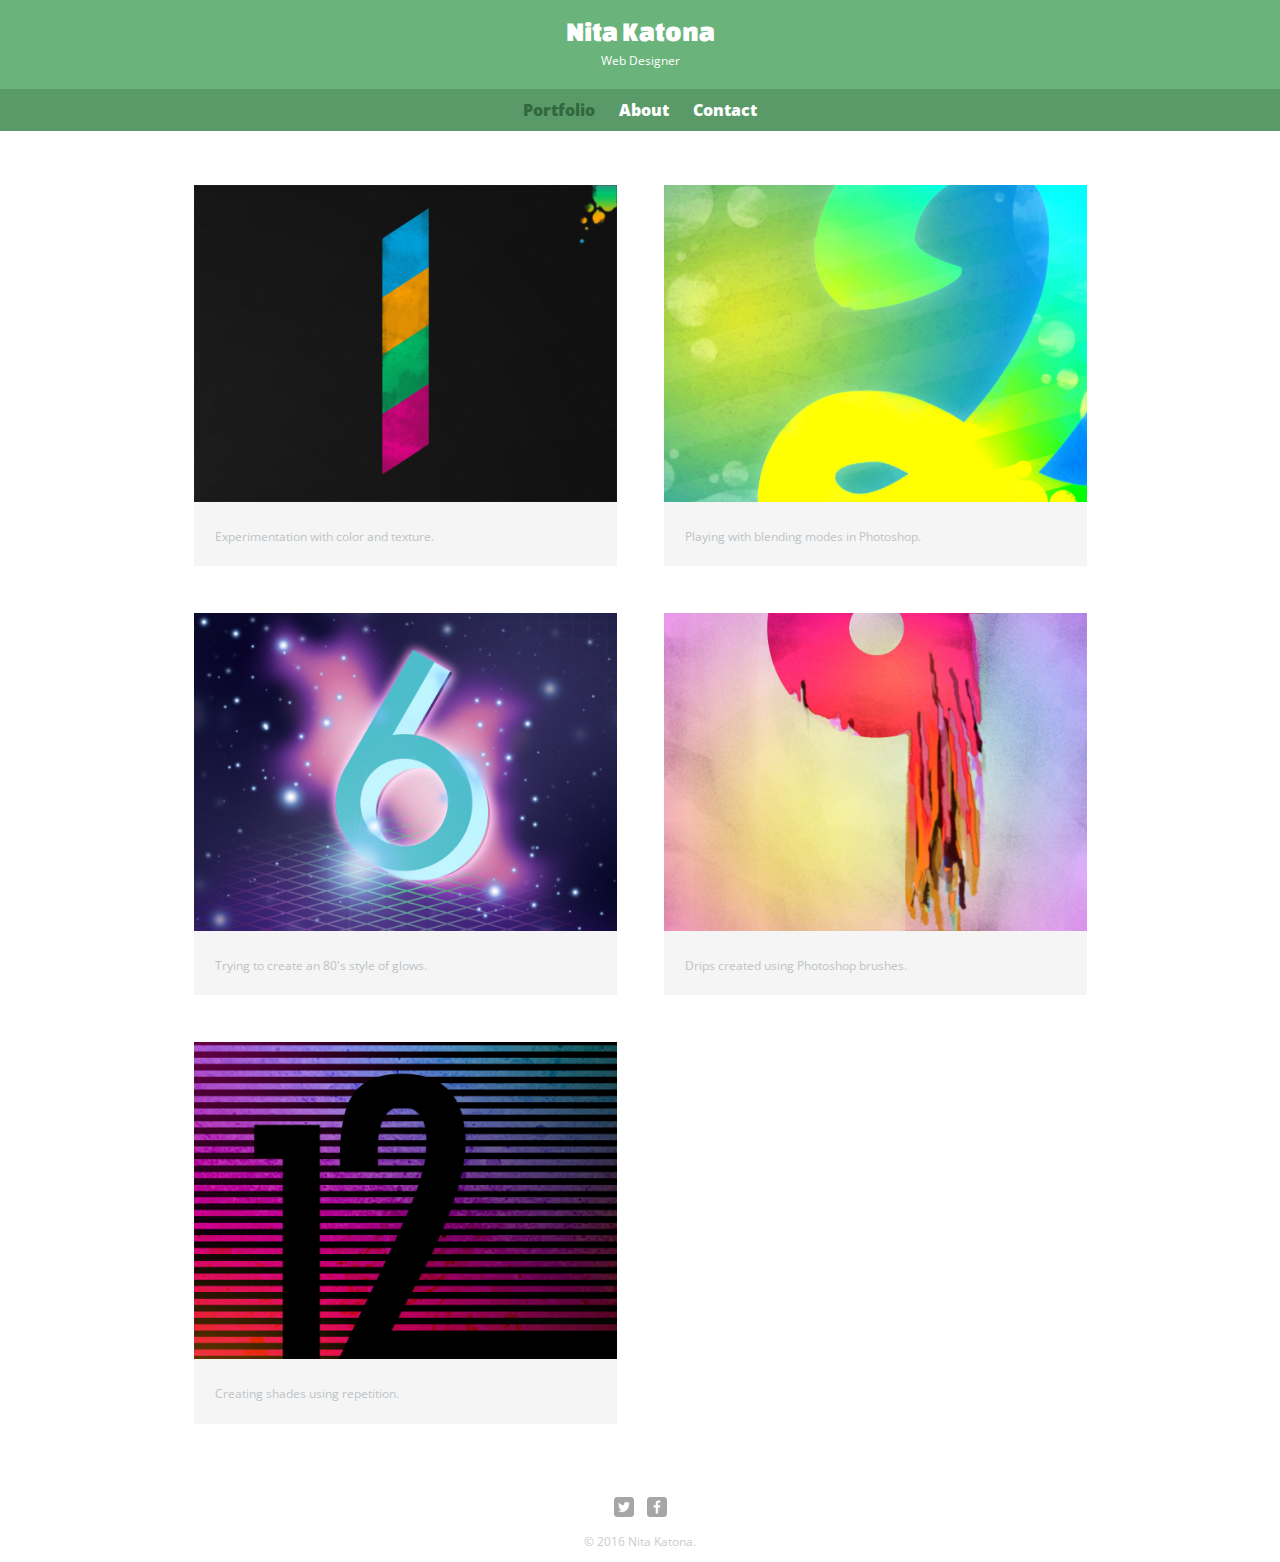
==== index.html @ c212e3a7 "added the project" ====
<!DOCTYPE html>
<html>
<head>
	<meta charset="utf-8">
	<title> Nita | Web Designer </title>
	<link href='http://fonts.googleapis.com/css?family=Changa+One|Open+Sans:400italis,700italic,400,700,800' rel='stylesheet' type='text/css'>
	<link rel="stylesheet" type="text/css" href="main.css">
</head>
<body>
	<header>
		<a href="index.html" id="logo">
			<h1> Nita Katona </h1>
			<h2> Web Designer </h2>
		</a>
		<nav>
			<ul>
				<li><a href="index.html" class="selected">Portfolio</a></li>
				<li><a href="about.html">About</a></li>
				<li><a href="contact.html">Contact</a></li>
			</ul>
		</nav>
	</header>
	<div id="wrapper">
		<section>
			<ul id="gallery">
				<li>
					<a href="images/numbers-01.jpg">
						<img src="images/numbers-01.jpg" alt="">
						<p>Experimentation with color and texture.</p>
					</a>
				</li>
				<li>
					<a href="images/numbers-02.jpg">
						<img src="images/numbers-02.jpg" alt="">
						<p>Playing with blending modes in Photoshop.</p>
					</a>
				</li>
				<li>
					<a href="images/numbers-06.jpg">
						<img src="images/numbers-06.jpg" alt="">
						<p>Trying to create an 80's style of glows.</p>
					</a>
				</li>
				<li>
					<a href="images/numbers-09.jp0g">
						<img src="images/numbers-09.jpg" alt="">
						<p>Drips created using Photoshop brushes.</p>
					</a>
				</li>
				<li>
					<a href="images/numbers-12.jpg">
						<img src="images/numbers-12.jpg" alt="">
						<p>Creating shades using repetition.</p>
					</a>
				</li>		
			</ul> 
		</section>
		<footer>
			<a href="http://twitter.com/psyche84" target="_blank"><img src="images/twitter-wrap.png" alt="Twitter Logo" class="social-icon"></a>
			<a href="http://facebook.com/nitakatona" target="_blank"><img src="images/facebook-wrap.png" alt="Facebook Logo" class="social-icon"></a>		
			<p> &copy; 2016 Nita Katona.</p>
		</footer>
	</div>
</body>
</html>
---- main.css ----
body {
	margin: 0;
	font-family: 'Open Sans', sans-serif;
}

#wrapper {
	max-width: 940px;
	margin: 0 auto;
	padding: 0 5%;
}

a {
	text-decoration: none;
}

img {
	max-width: 100%;
}

h3 {
	margin: 0 0 1em 0;
}

header {
	float: left;
	margin: 0 0 30px 0;
	padding: 5px 0 0 0;
	width: 100%;
}

#logo {
	text-align: center;
	margin: 0;
}

h1 {
	font-family: 'Changa One', sans-serif;
	margin: 15px 0;
	font-size: 1.75em; 
	font-weight: normal;
	line-height: 0.8em;
}

h2 {
	font-size: 0.75em;
	margin: -5px 0 0;
	font-weight: normal;
}

nav { 
	text-align: center;
	padding: 10px 0;
	margin: 20px 0 0;
}

nav ul {
	margin: 0 10px;
	padding: 0;
}

nav li {
	display: inline-block;
}

nav a {
	font-weight: 800;
	padding: 15px 10px;
}

footer {
	font-size: 0.75em;
	text-align: center;
	clear: both;
	padding-top: 50px;
	color: #ccc; 
}

.social-icon {
	width: 20px;
	height: 20px;
	margin: 0 5px;
}

/*  PAGE: PORTFOLIO */

ul {
	list-style-type: none;
}

#gallery {
	margin: 0;
	padding: 0;
}

#gallery li {
	float: left;
	width: 45%;
	margin: 2.5%;
	background-color: #f5f5f5;
	color: #bdc3c7;
}

#gallery li a p {
	margin: 0;
	padding: 5%;
	font-size: 0.75em;
	color: #bdc3c7;
}

/* PAGE: ABOUT */

.profile-photo {
	display: block;
	max-width: 150px;
	margin: 0 auto 30px;
	border-radius: 100%;
}

/* PAGE: CONTACT */

.contact-info {
	list-style: none;
	padding: 0;
	margin: 0;
	font-size: 0.9em;
}

.contact-info a {
	display: block;
	min-height: 20px;
	background-repeat: no-repeat;
	background-size: 20px 20px;
	padding: 0 0 0 30px;
	margin: 0 0 10px;
}

.contact-info li.phone a{
	background-image: url('./images/phone.png'); 
}

.contact-info li.mail a{
	background-image: url('./images/mail.png'); 
}

.contact-info li.twitter a{
	background-image: url('./images/twitter.png'); 
}



/* COLORS */

body {
	background-color: #fff;
	color: #999
}

header {
	background: #6ab47b;
	border-color: #599a68;
}

nav {
	background: #599a68;
}

h1, h2 {
	color: #fff;
}

a {
	color: #6ab47b;
}

nav a, nav a:visited {
	color: #fff;
}

nav a.selected, nav a:hover {
	color: #32673f;
}
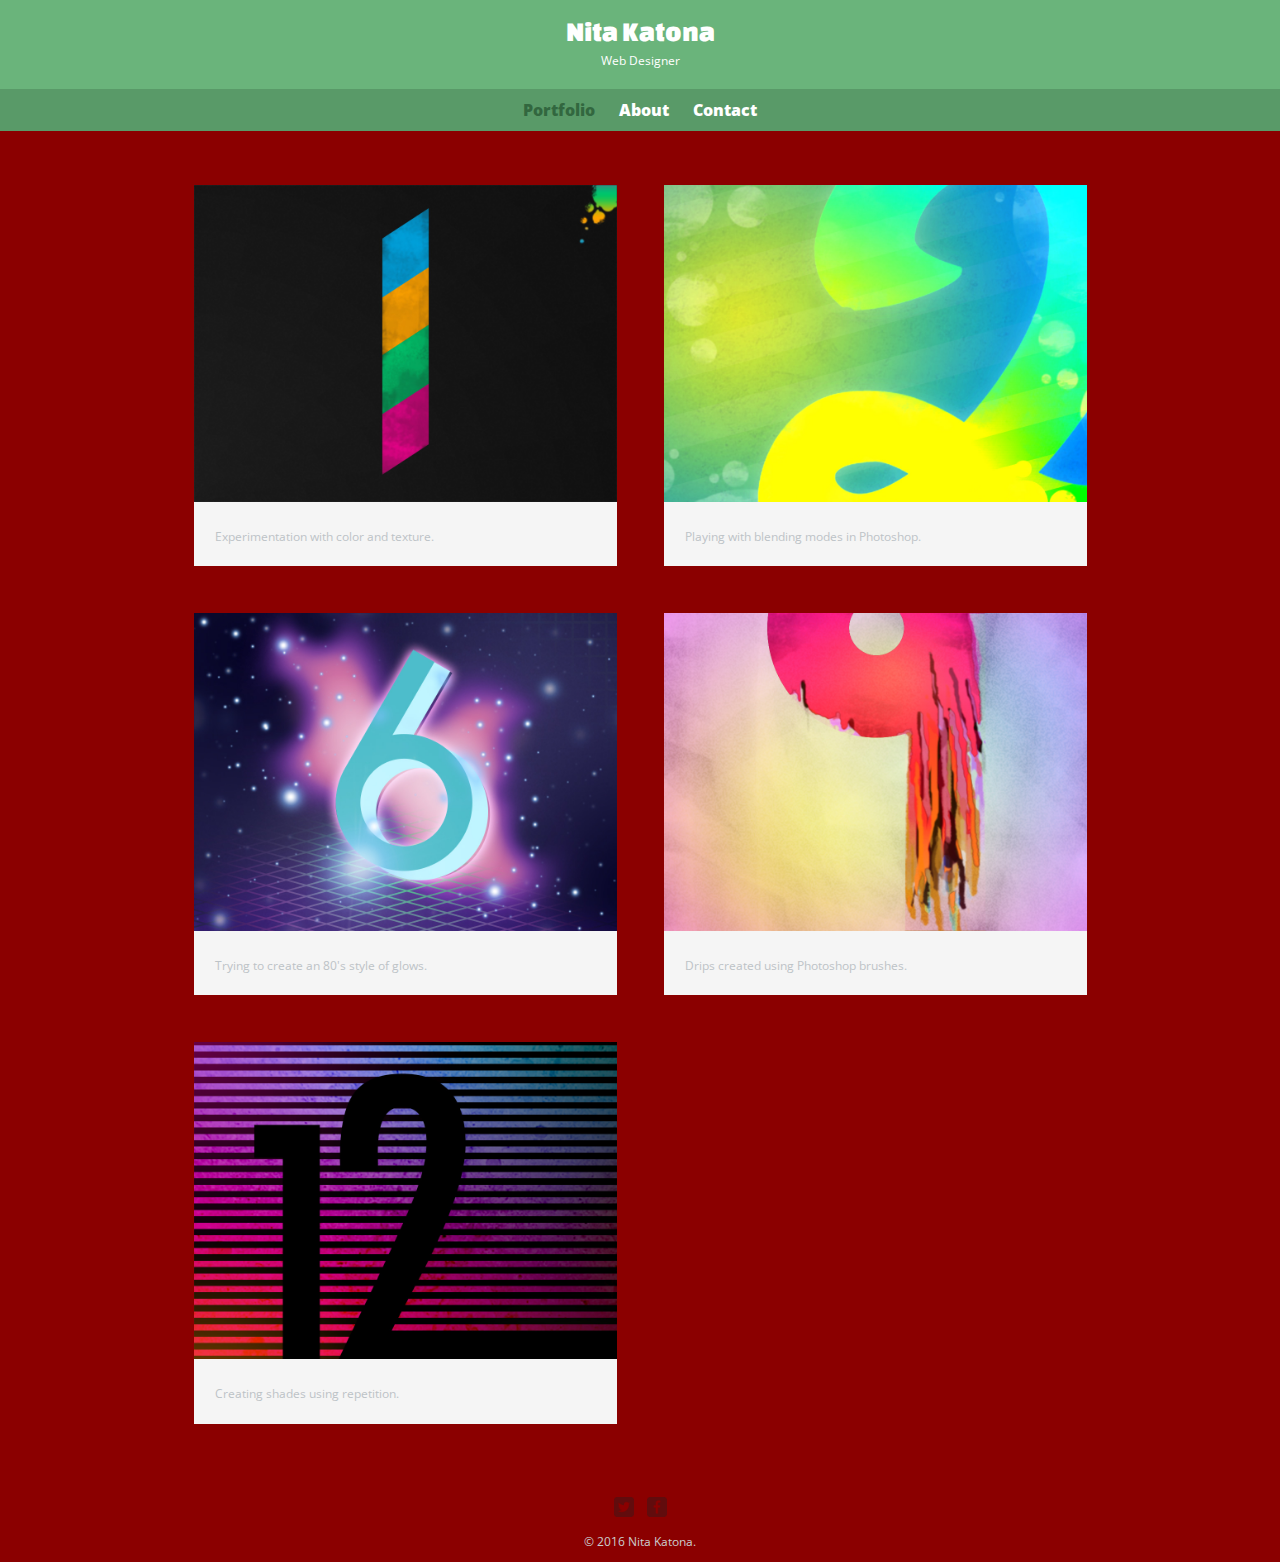
==== commit 4e48721a: "Added the responsive.css file, added media query for larger devices" ====
--- a/index.html
+++ b/index.html
@@ -4,7 +4,8 @@
 	<meta charset="utf-8">
 	<title> Nita | Web Designer </title>
 	<link href='http://fonts.googleapis.com/css?family=Changa+One|Open+Sans:400italis,700italic,400,700,800' rel='stylesheet' type='text/css'>
-	<link rel="stylesheet" type="text/css" href="main.css">
+	<link rel="stylesheet" type="text/css" href="css/main.css">
+	<link rel="stylesheet" type="text/css" href="css/responsive.css">
 </head>
 <body>
 	<header>
--- a/css/main.css
+++ b/css/main.css
@@ -0,0 +1,181 @@
+body {
+	margin: 0;
+	font-family: 'Open Sans', sans-serif;
+}
+
+#wrapper {
+	max-width: 940px;
+	margin: 0 auto;
+	padding: 0 5%;
+}
+
+a {
+	text-decoration: none;
+}
+
+img {
+	max-width: 100%;
+}
+
+h3 {
+	margin: 0 0 1em 0;
+}
+
+header {
+	float: left;
+	margin: 0 0 30px 0;
+	padding: 5px 0 0 0;
+	width: 100%;
+}
+
+#logo {
+	text-align: center;
+	margin: 0;
+}
+
+h1 {
+	font-family: 'Changa One', sans-serif;
+	margin: 15px 0;
+	font-size: 1.75em; 
+	font-weight: normal;
+	line-height: 0.8em;
+}
+
+h2 {
+	font-size: 0.75em;
+	margin: -5px 0 0;
+	font-weight: normal;
+}
+
+nav { 
+	text-align: center;
+	padding: 10px 0;
+	margin: 20px 0 0;
+}
+
+nav ul {
+	margin: 0 10px;
+	padding: 0;
+}
+
+nav li {
+	display: inline-block;
+}
+
+nav a {
+	font-weight: 800;
+	padding: 15px 10px;
+}
+
+footer {
+	font-size: 0.75em;
+	text-align: center;
+	clear: both;
+	padding-top: 50px;
+	color: #ccc; 
+}
+
+.social-icon {
+	width: 20px;
+	height: 20px;
+	margin: 0 5px;
+}
+
+/*  PAGE: PORTFOLIO */
+
+ul {
+	list-style-type: none;
+}
+
+#gallery {
+	margin: 0;
+	padding: 0;
+}
+
+#gallery li {
+	float: left;
+	width: 45%;
+	margin: 2.5%;
+	background-color: #f5f5f5;
+	color: #bdc3c7;
+}
+
+#gallery li a p {
+	margin: 0;
+	padding: 5%;
+	font-size: 0.75em;
+	color: #bdc3c7;
+}
+
+/* PAGE: ABOUT */
+
+.profile-photo {
+	display: block;
+	max-width: 150px;
+	margin: 0 auto 30px;
+	border-radius: 100%;
+}
+
+/* PAGE: CONTACT */
+
+.contact-info {
+	list-style: none;
+	padding: 0;
+	margin: 0;
+	font-size: 0.9em;
+}
+
+.contact-info a {
+	display: block;
+	min-height: 20px;
+	background-repeat: no-repeat;
+	background-size: 20px 20px;
+	padding: 0 0 0 30px;
+	margin: 0 0 10px;
+}
+
+.contact-info li.phone a{
+	background-image: url('./images/phone.png'); 
+}
+
+.contact-info li.mail a{
+	background-image: url('./images/mail.png'); 
+}
+
+.contact-info li.twitter a{
+	background-image: url('./images/twitter.png'); 
+}
+
+
+
+/* COLORS */
+
+body {
+	background-color: #fff;
+	color: #999
+}
+
+header {
+	background: #6ab47b;
+	border-color: #599a68;
+}
+
+nav {
+	background: #599a68;
+}
+
+h1, h2 {
+	color: #fff;
+}
+
+a {
+	color: #6ab47b;
+}
+
+nav a, nav a:visited {
+	color: #fff;
+}
+
+nav a.selected, nav a:hover {
+	color: #32673f;
+}
--- a/css/responsive.css
+++ b/css/responsive.css
@@ -0,0 +1,11 @@
+@media screen and (min-width: 480px) {
+	body {
+		background-color: navy;
+	}
+}
+
+@media screen and (min-width: 660px) {
+	body {
+		background-color: darkred;
+	}
+}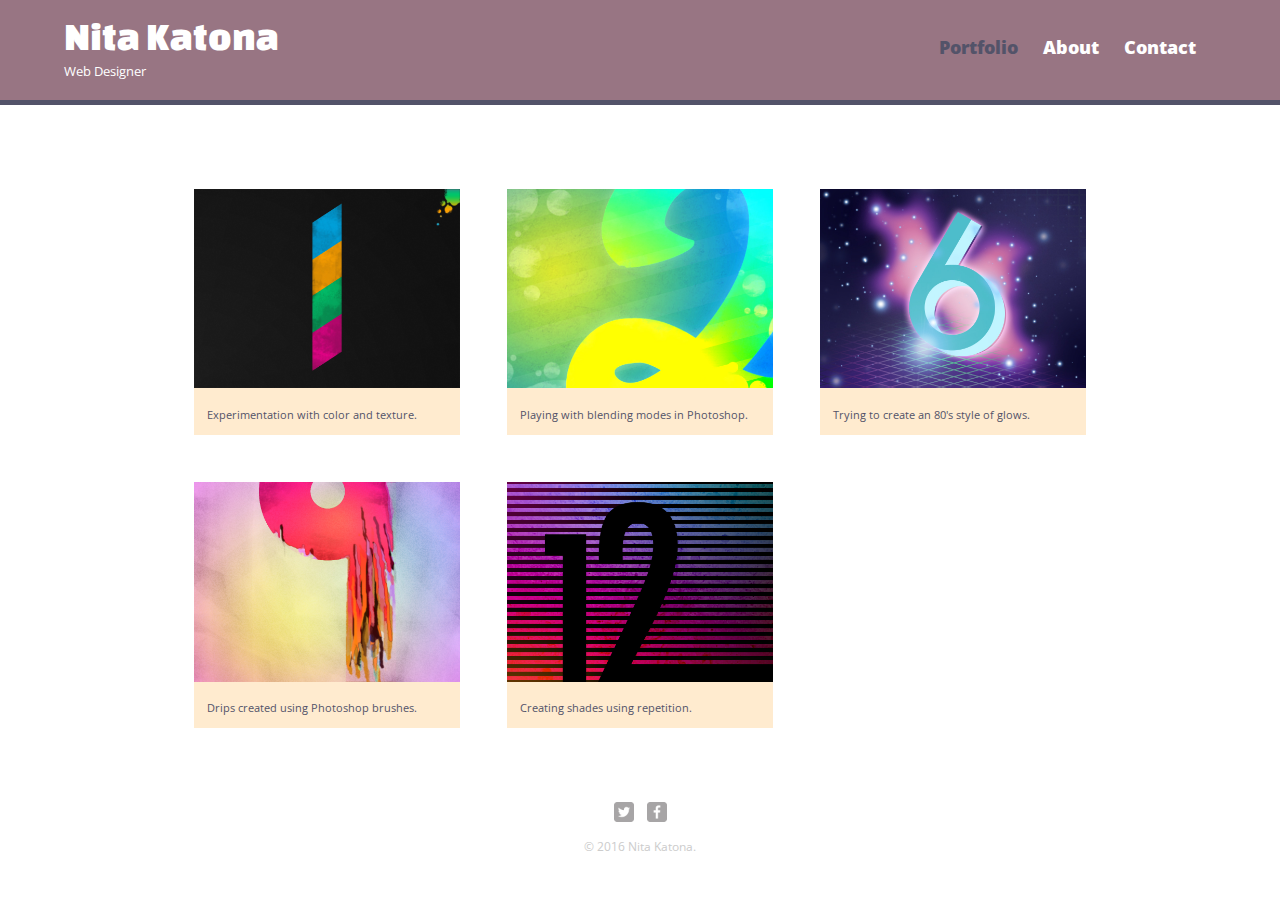
==== commit 3d368fe1: "Made it fully responsive for desktop and smaller devices using media queries." ====
--- a/index.html
+++ b/index.html
@@ -3,9 +3,14 @@
 <head>
 	<meta charset="utf-8">
 	<title> Nita | Web Designer </title>
+
+	<link rel="stylesheet" type="text/css" href="css/normalize.css">
 	<link href='http://fonts.googleapis.com/css?family=Changa+One|Open+Sans:400italis,700italic,400,700,800' rel='stylesheet' type='text/css'>
 	<link rel="stylesheet" type="text/css" href="css/main.css">
 	<link rel="stylesheet" type="text/css" href="css/responsive.css">
+
+	<meta name="viewport" content="width=device-width, initial-scale=1.0">
+	
 </head>
 <body>
 	<header>
--- a/css/main.css
+++ b/css/main.css
@@ -96,15 +96,15 @@
 	float: left;
 	width: 45%;
 	margin: 2.5%;
-	background-color: #f5f5f5;
+	background-color: #FFEBCF;
 	color: #bdc3c7;
 }
 
 #gallery li a p {
 	margin: 0;
 	padding: 5%;
-	font-size: 0.75em;
-	color: #bdc3c7;
+	font-size: 0.70em;
+	color: #535369;
 }
 
 /* PAGE: ABOUT */
@@ -135,15 +135,15 @@
 }
 
 .contact-info li.phone a{
-	background-image: url('./images/phone.png'); 
+	background-image: url('../images/phone.png'); 
 }
 
 .contact-info li.mail a{
-	background-image: url('./images/mail.png'); 
+	background-image: url('../images/mail.png'); 
 }
 
 .contact-info li.twitter a{
-	background-image: url('./images/twitter.png'); 
+	background-image: url('../images/twitter.png'); 
 }
 
 
@@ -156,12 +156,12 @@
 }
 
 header {
-	background: #6ab47b;
+	background: #987583;
 	border-color: #599a68;
 }
 
 nav {
-	background: #599a68;
+	background: #E7D5E3;
 }
 
 h1, h2 {
@@ -169,7 +169,7 @@
 }
 
 a {
-	color: #6ab47b;
+	color: #418B8D;
 }
 
 nav a, nav a:visited {
@@ -177,5 +177,5 @@
 }
 
 nav a.selected, nav a:hover {
-	color: #32673f;
+	color: #535369;
 }
--- a/css/responsive.css
+++ b/css/responsive.css
@@ -1,11 +1,77 @@
 @media screen and (min-width: 480px) {
-	body {
-		background-color: navy;
+
+	/****************
+	Two Column Layout 
+	*****************/
+
+	#primary {
+		width: 50%;
+		float: left;
 	}
+
+	#secondary {
+		width: 40%;
+		float: right;
+	}
+
+	/****************
+	Page : Portfolio 
+	*****************/
+
+	#gallery li {
+		width: 28.3333%;
+	}
+
+	#gallery li:nth-child(4n) {
+		clear: left;
+	}
+
+	/****************
+	Page : About 
+	*****************/
+
+	.profile-photo {
+		float: left;
+		margin: 0 5% 80px 0;
+	}
+
 }
 
 @media screen and (min-width: 660px) {
-	body {
-		background-color: darkred;
+
+	/****************
+	      HEADER
+	*****************/
+
+	nav {
+		background: none;
+		float: right;
+		font-size: 1.125em;
+		margin-right: 5%;
+		text-align: right;
+		width: 45%;
 	}
+
+	#logo {
+		float: left;
+		margin-left: 5%;
+		text-align: left;
+		width: 45%;
+	}
+
+	h1 {
+		font-size: 2.5em;
+	}
+
+	h2 {
+		font-size: 0.825em;
+		margin-bottom: 20px;
+	}
+
+	header {
+		border-bottom: 5px solid #535369;
+		margin-bottom: 60px;
+
+	}
+
 }